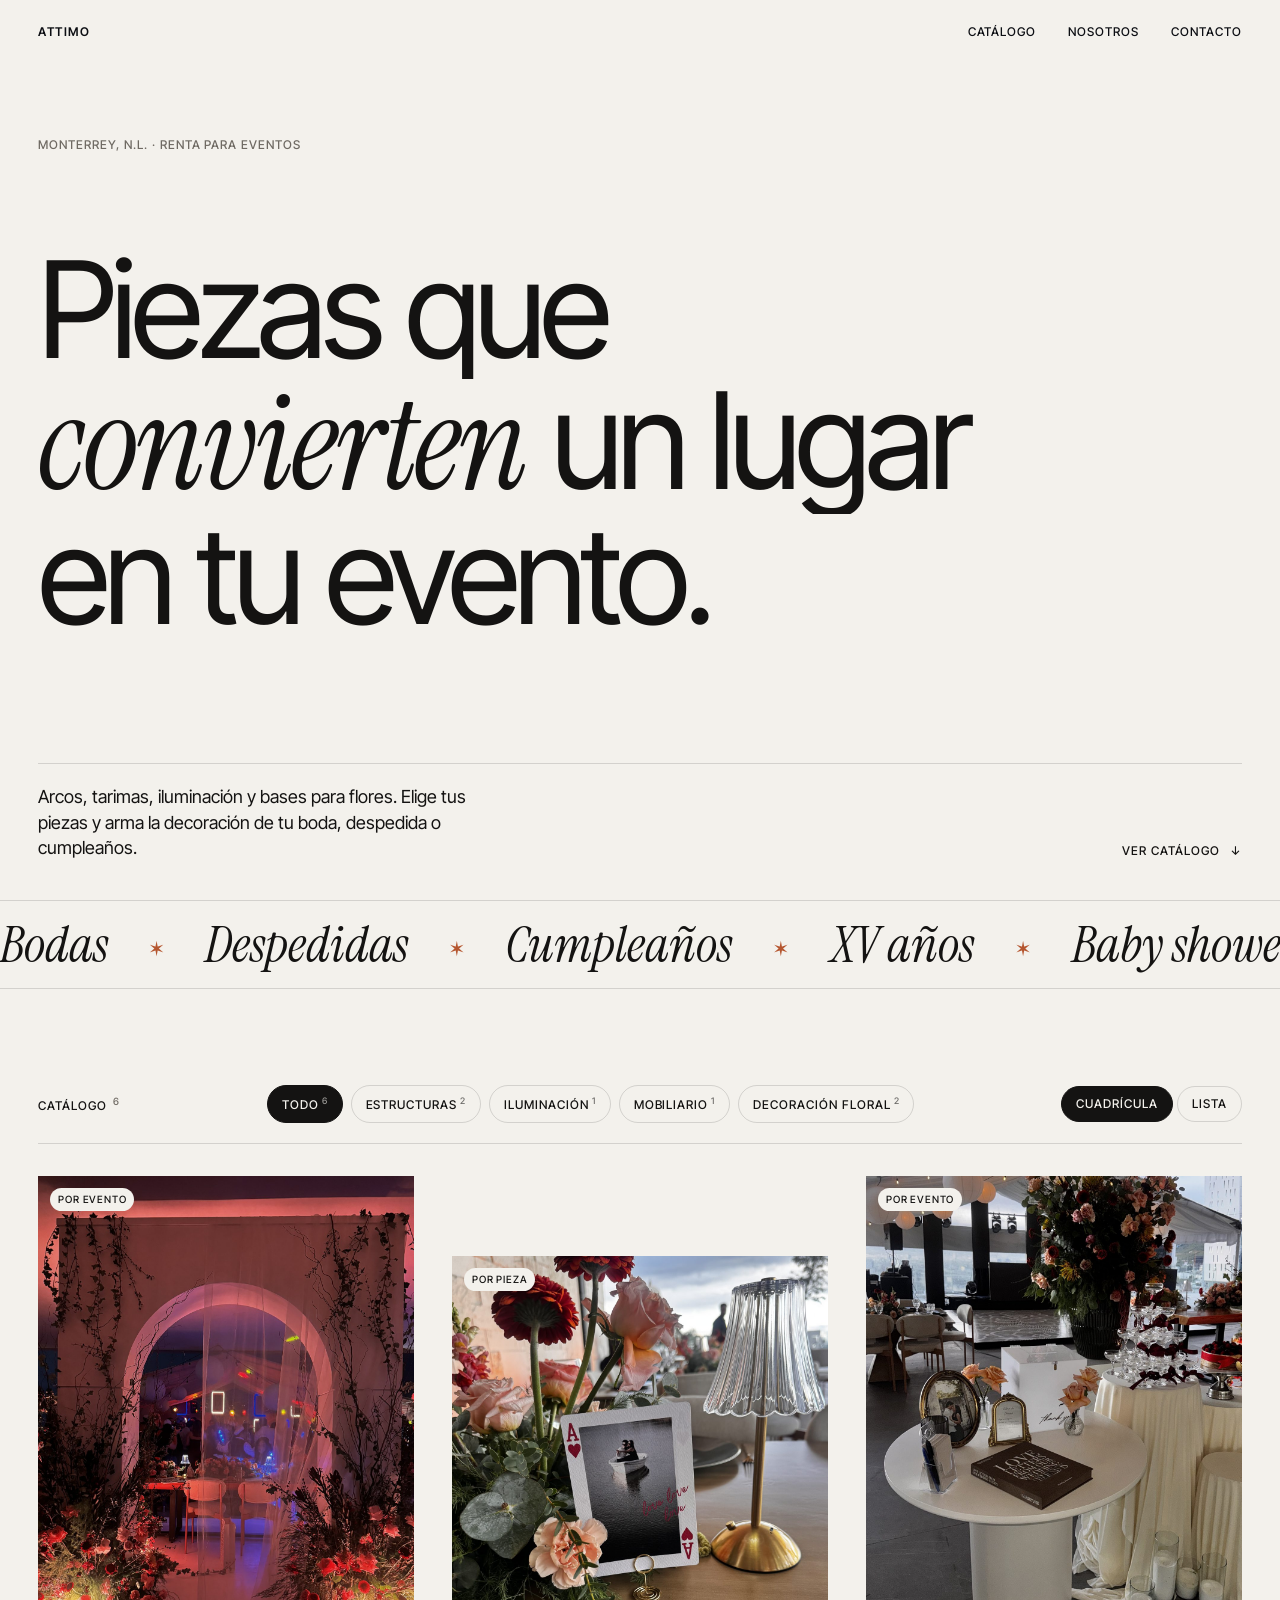
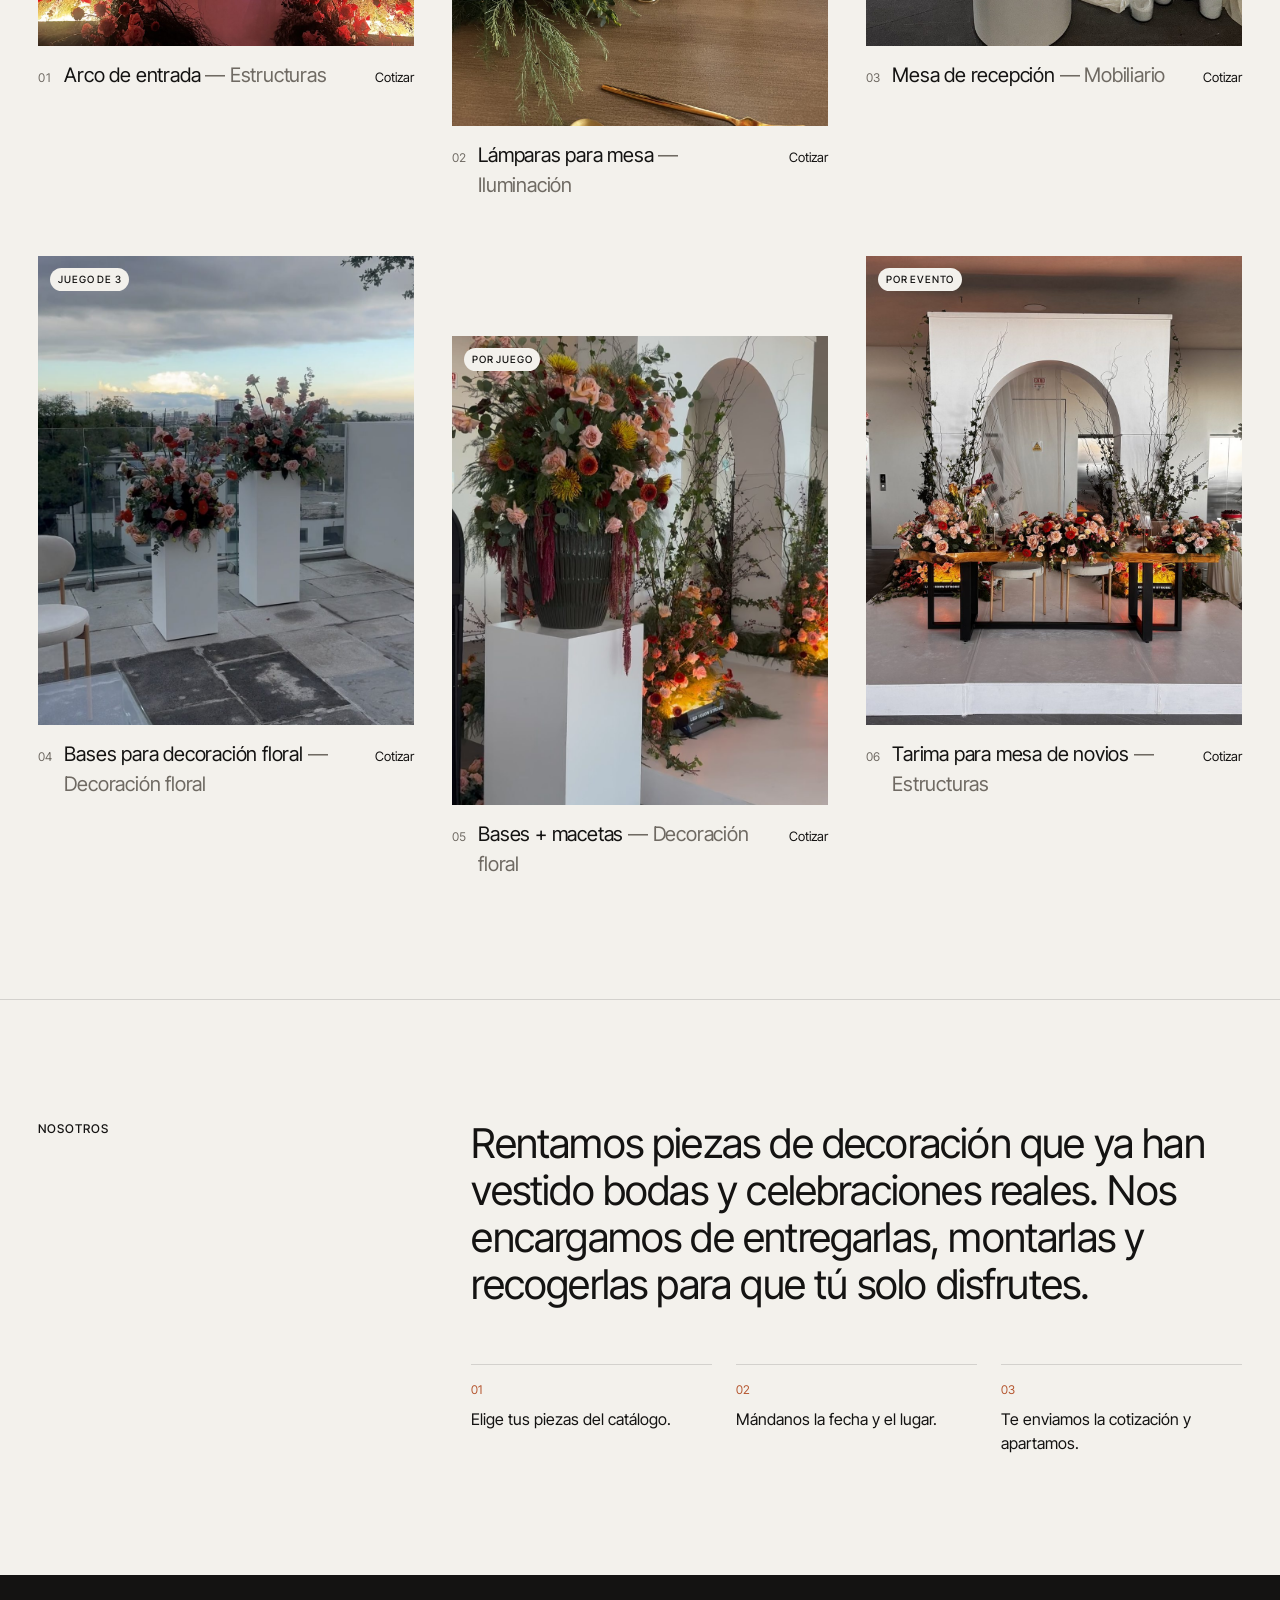
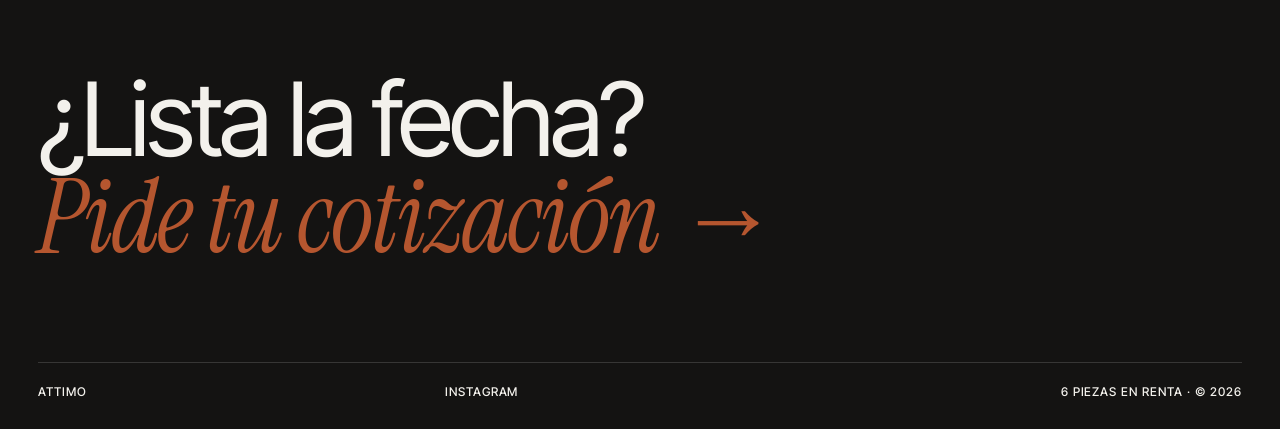
==== index.html @ fe489245 "Add files via upload" ====
<!doctype html>
<html lang="es">
<head>
  <meta charset="utf-8">
  <meta name="viewport" content="width=device-width, initial-scale=1">
  <title>Attimo Decor · Renta para eventos</title>
  <meta name="description" content="Renta de mobiliario y decoración para bodas, despedidas y cumpleaños.">
  <link rel="preconnect" href="https://fonts.googleapis.com">
  <link rel="preconnect" href="https://fonts.gstatic.com" crossorigin>
  <link href="https://fonts.googleapis.com/css2?family=Inter+Tight:wght@300;400;500;600&family=Instrument+Serif:ital@0;1&display=swap" rel="stylesheet">
  <link rel="stylesheet" href="css/styles.css">
</head>
<body class="page-home">
  <div class="curtain" aria-hidden="true"></div>

  <header class="site-header">
    <a href="index.html" class="brand" data-negocio="nombre">Attimo</a>
    <nav class="nav-inline" aria-label="Principal">
      <a href="#catalogo">Catálogo</a>
      <a href="#nosotros">Nosotros</a>
      <a href="#contacto">Contacto</a>
    </nav>
    <button class="menu-toggle" aria-expanded="false" aria-controls="menu">Menú</button>
  </header>

  <div class="menu-overlay" id="menu" hidden>
    <button class="menu-close">× Cerrar</button>
    <ol class="menu-list" data-menu-list></ol>
    <p class="menu-foot" data-negocio="lema"></p>
  </div>

  <main>
    <section class="hero">
      <p class="eyebrow reveal"><span data-negocio="ciudad"></span> · Renta para eventos</p>
      <h1 class="hero-title">
        <span class="line"><span>Piezas que</span></span>
        <span class="line"><span><em>convierten</em> un lugar</span></span>
        <span class="line"><span>en tu evento.</span></span>
      </h1>
      <div class="hero-foot reveal">
        <p class="hero-lede">Arcos, tarimas, iluminación y bases para flores. Elige tus piezas y arma la decoración de tu boda, despedida o cumpleaños.</p>
        <a href="#catalogo" class="scroll-cue">Ver catálogo <span aria-hidden="true">↓</span></a>
      </div>
    </section>

    <div class="marquee" aria-hidden="true"><div class="marquee-track" data-marquee></div></div>

    <section class="catalog" id="catalogo">
      <div class="catalog-bar">
        <h2 class="section-label">Catálogo <sup data-total></sup></h2>
        <div class="filters" role="toolbar" aria-label="Filtrar por categoría" data-filters></div>
        <div class="view-toggle" role="group" aria-label="Vista">
          <button class="is-active" data-view="grid" aria-pressed="true">Cuadrícula</button>
          <button data-view="list" aria-pressed="false">Lista</button>
        </div>
      </div>

      <ul class="works is-grid" data-works></ul>
      <div class="hover-preview" aria-hidden="true"><img alt=""></div>
    </section>

    <section class="about" id="nosotros">
      <p class="section-label reveal">Nosotros</p>
      <p class="about-text reveal">Rentamos piezas de decoración que ya han vestido bodas y celebraciones reales. Nos encargamos de entregarlas, montarlas y recogerlas para que tú solo disfrutes.</p>
      <ol class="steps">
        <li class="reveal"><span>01</span>Elige tus piezas del catálogo.</li>
        <li class="reveal"><span>02</span>Mándanos la fecha y el lugar.</li>
        <li class="reveal"><span>03</span>Te enviamos la cotización y apartamos.</li>
      </ol>
    </section>
  </main>

  <footer class="site-footer" id="contacto">
    <p class="footer-cta reveal">¿Lista la fecha? <a data-cta href="#">Pide tu cotización <span aria-hidden="true">→</span></a></p>
    <div class="footer-grid">
      <p data-negocio="nombre"></p>
      <p data-contacto></p>
      <p><span data-total-text></span> piezas en renta · © <span data-year></span></p>
    </div>
  </footer>

  <script src="js/productos.js"></script>
  <script src="js/main.js"></script>
</body>
</html>
---- css/styles.css ----
/* ════════════════════════════════════════════════════════════════
   styles.css — Catálogo de renta para eventos
   Estilo editorial minimalista: tipografía grotesca grande,
   mayúsculas pequeñas para etiquetas, mucho blanco, fotos protagonistas.
   ════════════════════════════════════════════════════════════════ */

:root {
  --bg: #f3f1ec;
  --ink: #141312;
  --muted: #6f6a63;
  --line: rgba(20, 19, 18, .14);
  --accent: #b5562f;           /* terracota, tomado de las flores de las fotos */
  --card: #e8e4dc;

  --f-sans: "Inter Tight", system-ui, -apple-system, "Segoe UI", sans-serif;
  --f-serif: "Instrument Serif", Georgia, serif;

  --gutter: clamp(16px, 3vw, 40px);
  --ease: cubic-bezier(.22, .8, .2, 1);
  --header-h: 64px;
}

*, *::before, *::after { box-sizing: border-box; }
html { scroll-behavior: smooth; }
body {
  margin: 0;
  background: var(--bg);
  color: var(--ink);
  font-family: var(--f-sans);
  font-size: 16px;
  line-height: 1.5;
  -webkit-font-smoothing: antialiased;
  overflow-x: hidden;
}
img { display: block; max-width: 100%; }
a { color: inherit; text-decoration: none; }
button { font: inherit; color: inherit; background: none; border: 0; cursor: pointer; padding: 0; }
em { font-family: var(--f-serif); font-style: italic; font-weight: 400; }
::selection { background: var(--ink); color: var(--bg); }

/* ── Etiquetas pequeñas en mayúsculas ─────────────────────────── */
.eyebrow, .section-label, .nav-inline a, .menu-toggle, .brand,
.filters button, .view-toggle button, .scroll-cue, .back-link,
.price-label, .spec-list dt, .product-nav small, .menu-close, .site-footer {
  font-size: 12px;
  letter-spacing: .08em;
  text-transform: uppercase;
  font-weight: 500;
}

/* ── Cortina de transición entre páginas ──────────────────────── */
.curtain {
  position: fixed; inset: 0; z-index: 100;
  background: var(--ink);
  transform: scaleY(1); transform-origin: top;
  transition: transform .8s var(--ease);
  pointer-events: none;
}
body.is-ready .curtain { transform: scaleY(0); }
body.is-leaving .curtain { transform: scaleY(1); transform-origin: bottom; transition-duration: .5s; }

/* ── Header ───────────────────────────────────────────────────── */
.site-header {
  position: fixed; top: 0; left: 0; right: 0; z-index: 40;
  height: var(--header-h);
  display: flex; align-items: center; justify-content: space-between;
  padding: 0 var(--gutter);
  mix-blend-mode: difference;
  color: #fff;
}
.brand { font-weight: 600; letter-spacing: .12em; }
.nav-inline { display: flex; gap: 32px; }
.nav-inline a, .menu-toggle { position: relative; }
.nav-inline a::after, .menu-toggle::after {
  content: ""; position: absolute; left: 0; right: 0; bottom: -3px; height: 1px;
  background: currentColor; transform: scaleX(0); transform-origin: right;
  transition: transform .4s var(--ease);
}
.nav-inline a:hover::after, .menu-toggle:hover::after { transform: scaleX(1); transform-origin: left; }
.menu-toggle { display: none; }

/* ── Menú pantalla completa ───────────────────────────────────── */
.menu-overlay {
  position: fixed; inset: 0; z-index: 60;
  background: var(--ink); color: var(--bg);
  padding: calc(var(--header-h) + 24px) var(--gutter) var(--gutter);
  display: flex; flex-direction: column; justify-content: space-between;
  clip-path: inset(0 0 100% 0);
  transition: clip-path .7s var(--ease);
}
.menu-overlay[hidden] { display: flex; visibility: hidden; }
.menu-overlay.is-open { clip-path: inset(0 0 0 0); visibility: visible; }
.menu-close { position: absolute; top: 22px; right: var(--gutter); }
.menu-list { list-style: none; margin: 0; padding: 0; counter-reset: m; }
.menu-list li { overflow: hidden; border-bottom: 1px solid rgba(255,255,255,.12); }
.menu-list a {
  display: flex; align-items: baseline; gap: 16px;
  padding: 10px 0;
  font-size: clamp(32px, 7vw, 76px); line-height: 1.05; letter-spacing: -.03em;
  transform: translateY(110%); transition: transform .7s var(--ease), color .3s;
}
.menu-list a small { font-size: 12px; letter-spacing: .08em; color: rgba(255,255,255,.5); }
.menu-overlay.is-open .menu-list a { transform: none; }
.menu-list li:nth-child(2) a { transition-delay: .05s; }
.menu-list li:nth-child(3) a { transition-delay: .1s; }
.menu-list li:nth-child(4) a { transition-delay: .15s; }
.menu-list li:nth-child(5) a { transition-delay: .2s; }
.menu-list li:nth-child(6) a { transition-delay: .25s; }
.menu-list li:nth-child(7) a { transition-delay: .3s; }
.menu-list a:hover { color: var(--accent); }
.menu-foot { margin: 0; font-size: 12px; letter-spacing: .08em; text-transform: uppercase; color: rgba(255,255,255,.5); }

/* ── Hero ─────────────────────────────────────────────────────── */
.hero {
  min-height: 100svh;
  padding: calc(var(--header-h) + 8vh) var(--gutter) 40px;
  display: flex; flex-direction: column; justify-content: space-between;
}
.eyebrow { margin: 0 0 24px; color: var(--muted); }
.hero-title, .product-title {
  margin: 0;
  font-weight: 400;
  font-size: clamp(48px, 10.5vw, 168px);
  line-height: .92;
  letter-spacing: -.045em;
}
.hero-title em, .product-title em { letter-spacing: -.02em; }
.line { display: block; overflow: hidden; padding-bottom: .06em; }
.line > span { display: inline-block; transform: translateY(105%); transition: transform 1.1s var(--ease); }
body.is-ready .line > span { transform: none; }
.line:nth-child(2) > span { transition-delay: .08s; }
.line:nth-child(3) > span { transition-delay: .16s; }
.hero-foot {
  display: flex; justify-content: space-between; align-items: flex-end; gap: 32px;
  margin-top: 48px; padding-top: 20px; border-top: 1px solid var(--line);
}
.hero-lede { margin: 0; max-width: 440px; font-size: 18px; line-height: 1.4; }
.scroll-cue { display: inline-flex; gap: 10px; white-space: nowrap; }
.scroll-cue span { display: inline-block; animation: bob 1.8s var(--ease) infinite; }
@keyframes bob { 50% { transform: translateY(5px); } }

/* ── Marquee de tipos de evento ───────────────────────────────── */
.marquee { overflow: hidden; border-block: 1px solid var(--line); padding: 18px 0; }
.marquee-track { display: flex; width: max-content; animation: marquee 32s linear infinite; }
.marquee-track span {
  font-family: var(--f-serif); font-style: italic;
  font-size: clamp(28px, 4vw, 52px); line-height: 1; padding-right: 40px; white-space: nowrap;
}
.marquee-track span::after { content: "✶"; font-family: var(--f-sans); font-style: normal; font-size: .4em; vertical-align: middle; padding-left: 40px; color: var(--accent); }
@keyframes marquee { to { transform: translateX(-50%); } }

/* ── Barra del catálogo: filtros + vista ──────────────────────── */
.catalog { padding: 96px var(--gutter) 120px; position: relative; }
.catalog-bar {
  display: grid; grid-template-columns: auto 1fr auto; align-items: center; gap: 24px;
  padding-bottom: 20px; margin-bottom: 32px; border-bottom: 1px solid var(--line);
}
.section-label { margin: 0; }
.section-label sup { font-size: 10px; color: var(--muted); margin-left: 2px; }
.filters { display: flex; flex-wrap: wrap; gap: 8px; justify-content: center; }
.filters button, .view-toggle button {
  padding: 8px 14px; border: 1px solid var(--line); border-radius: 999px;
  transition: background .3s, color .3s, border-color .3s;
}
.filters button sup { font-size: 9px; margin-left: 3px; opacity: .6; }
.filters button:hover, .view-toggle button:hover { border-color: var(--ink); }
.filters button.is-active, .view-toggle button.is-active { background: var(--ink); color: var(--bg); border-color: var(--ink); }
.view-toggle { display: flex; gap: 4px; }

/* ── Productos: vista cuadrícula ──────────────────────────────── */
.works { list-style: none; margin: 0; padding: 0; }
.works.is-grid {
  display: grid; grid-template-columns: repeat(3, 1fr);
  gap: 56px var(--gutter);
}
.work { transition: opacity .5s var(--ease), transform .5s var(--ease); }
.work.is-hidden { display: none; }
.work a { display: block; }
.work-media {
  position: relative; overflow: hidden; background: var(--card);
  aspect-ratio: 4 / 5;
}
.work-media img {
  width: 100%; height: 100%; object-fit: cover;
  transform: scale(1.08); transition: transform 1.2s var(--ease), opacity .6s;
}
.work-media img + img { position: absolute; inset: 0; opacity: 0; }
.work a:hover .work-media img { transform: scale(1); }
.work a:hover .work-media img + img { opacity: 1; }
.work-media .tag {
  position: absolute; left: 12px; top: 12px; z-index: 2;
  background: var(--bg); padding: 4px 8px; border-radius: 999px;
  font-size: 10px; letter-spacing: .08em; text-transform: uppercase; font-weight: 500;
}
.work-meta {
  display: flex; justify-content: space-between; align-items: baseline; gap: 12px;
  padding-top: 14px;
}
.work-num { font-size: 12px; color: var(--muted); font-variant-numeric: tabular-nums; }
.work-title { margin: 0; font-size: 20px; font-weight: 400; letter-spacing: -.01em; flex: 1; }
.work-title .cat { color: var(--muted); }
.work-price { font-size: 13px; white-space: nowrap; }
.work-arrow { display: none; }

/* Escalonado: columnas desfasadas como revista */
.works.is-grid .work:nth-child(3n+2) { margin-top: 80px; }

/* ── Productos: vista lista ───────────────────────────────────── */
.works.is-list { margin-top: -33px; }
.works.is-list .work { border-bottom: 1px solid var(--line); }
.works.is-list .work-media { display: none; }
.works.is-list .work-meta { padding: 22px 0; align-items: center; transition: padding .4s var(--ease); }
.works.is-list .work-title { font-size: clamp(24px, 3.4vw, 48px); letter-spacing: -.03em; line-height: 1.05; }
.works.is-list .work-arrow { display: inline-block; transition: transform .4s var(--ease); }
.works.is-list .work a:hover .work-meta { padding-left: 16px; }
.works.is-list .work a:hover .work-arrow { transform: translateX(6px); }
.works.is-list:hover .work a { opacity: .35; transition: opacity .3s; }
.works.is-list:hover .work a:hover { opacity: 1; }

/* Imagen flotante que sigue al cursor en la vista lista */
.hover-preview {
  position: fixed; left: 0; top: 0; z-index: 30;
  width: 280px; aspect-ratio: 4 / 5; pointer-events: none;
  opacity: 0; transform: translate(-50%, -50%) scale(.85);
  transition: opacity .3s, transform .4s var(--ease);
  overflow: hidden;
}
.hover-preview img { width: 100%; height: 100%; object-fit: cover; }
.hover-preview.is-visible { opacity: 1; transform: translate(-50%, -50%) scale(1); }

/* ── Nosotros ─────────────────────────────────────────────────── */
.about { padding: 120px var(--gutter); border-top: 1px solid var(--line); display: grid; grid-template-columns: 1fr 2fr; gap: 24px 48px; }
.about-text { margin: 0; font-size: clamp(26px, 3.2vw, 44px); line-height: 1.15; letter-spacing: -.02em; }
.steps { grid-column: 2; list-style: none; margin: 32px 0 0; padding: 0; display: grid; grid-template-columns: repeat(3, 1fr); gap: 24px; }
.steps li { border-top: 1px solid var(--line); padding-top: 16px; font-size: 16px; }
.steps span { display: block; font-size: 12px; color: var(--accent); margin-bottom: 8px; }

/* ── Footer ───────────────────────────────────────────────────── */
.site-footer { background: var(--ink); color: var(--bg); padding: 96px var(--gutter) 28px; }
.footer-cta {
  margin: 0 0 96px; text-transform: none; letter-spacing: -.04em; font-weight: 400;
  font-size: clamp(40px, 8vw, 128px); line-height: .95;
}
.footer-cta a { display: block; font-family: var(--f-serif); font-style: italic; letter-spacing: -.02em; color: var(--accent); transition: color .3s; }
.footer-cta a:hover { color: var(--bg); }
.footer-grid { display: grid; grid-template-columns: repeat(3, 1fr); gap: 16px; border-top: 1px solid rgba(255,255,255,.15); padding-top: 20px; }
.footer-grid p { margin: 0; }
.footer-grid p:last-child { text-align: right; }
.footer-grid a:hover { color: var(--accent); }

/* ── Página de producto ───────────────────────────────────────── */
.product { padding: calc(var(--header-h) + 32px) var(--gutter) 96px; }
.back-link { display: inline-block; margin-bottom: 8vh; color: var(--muted); transition: color .3s; }
.back-link:hover { color: var(--ink); }
.product-title { font-size: clamp(44px, 9vw, 140px); }
.product-lede { margin: 24px 0 0; max-width: 560px; font-size: 20px; line-height: 1.35; }
.product-body { display: grid; grid-template-columns: 1.4fr 1fr; gap: 48px var(--gutter); margin-top: 64px; align-items: start; }

.gallery-main { overflow: hidden; background: var(--card); aspect-ratio: 4 / 5; }
.gallery-main img { width: 100%; height: 100%; object-fit: cover; transition: opacity .5s, transform 1.2s var(--ease); }
.gallery-main img.is-swapping { opacity: 0; transform: scale(1.04); }
.gallery-thumbs { display: flex; gap: 10px; margin-top: 10px; flex-wrap: wrap; }
.gallery-thumbs button { width: 76px; aspect-ratio: 4 / 5; overflow: hidden; opacity: .45; transition: opacity .3s; outline-offset: 2px; }
.gallery-thumbs button img { width: 100%; height: 100%; object-fit: cover; }
.gallery-thumbs button.is-active, .gallery-thumbs button:hover { opacity: 1; }

.specs { position: sticky; top: calc(var(--header-h) + 16px); }
.price { display: grid; gap: 4px; padding-bottom: 24px; border-bottom: 1px solid var(--ink); }
.price-label { color: var(--muted); }
.price-value { font-size: clamp(40px, 5vw, 64px); line-height: 1; letter-spacing: -.04em; }
.price-unit { color: var(--muted); font-size: 14px; }
.spec-list { margin: 0; }
.spec-list > div { display: grid; grid-template-columns: 120px 1fr; gap: 16px; padding: 14px 0; border-bottom: 1px solid var(--line); }
.spec-list dt { color: var(--muted); padding-top: 3px; }
.spec-list dd { margin: 0; }
.spec-list .pending { color: var(--muted); font-style: italic; }
.product-desc { margin: 24px 0 32px; color: #3b3834; }
.btn {
  display: flex; justify-content: space-between; align-items: center;
  padding: 18px 22px; background: var(--ink); color: var(--bg);
  font-size: 13px; letter-spacing: .08em; text-transform: uppercase; font-weight: 500;
  transition: background .3s;
}
.btn span { transition: transform .4s var(--ease); }
.btn:hover { background: var(--accent); }
.btn:hover span { transform: translateX(6px); }

.product-nav { display: grid; grid-template-columns: 1fr 1fr; margin-top: 120px; border-top: 1px solid var(--line); }
.product-nav a { padding: 28px 0; display: grid; gap: 6px; }
.product-nav a + a { text-align: right; border-left: 1px solid var(--line); }
.product-nav small { color: var(--muted); }
.product-nav span { font-size: clamp(22px, 3vw, 40px); letter-spacing: -.03em; line-height: 1.05; transition: color .3s; }
.product-nav a:hover span { color: var(--accent); }

/* ── Aparición al hacer scroll ────────────────────────────────── */
.reveal { opacity: 0; transform: translateY(28px); transition: opacity 1s var(--ease), transform 1s var(--ease); }
.reveal.is-in { opacity: 1; transform: none; }

/* ── Responsivo ───────────────────────────────────────────────── */
@media (max-width: 960px) {
  .works.is-grid { grid-template-columns: repeat(2, 1fr); }
  .works.is-grid .work:nth-child(3n+2) { margin-top: 0; }
  .works.is-grid .work:nth-child(2n) { margin-top: 64px; }
  .catalog-bar { grid-template-columns: 1fr auto; }
  .filters { grid-column: 1 / -1; grid-row: 2; justify-content: flex-start; }
  .about { grid-template-columns: 1fr; }
  .steps { grid-column: 1; }
  .product-body { grid-template-columns: 1fr; }
  .specs { position: static; }
}
@media (max-width: 640px) {
  :root { --header-h: 56px; }
  .nav-inline { display: none; }
  .menu-toggle { display: block; }
  .hero-foot { flex-direction: column; align-items: flex-start; }
  .works.is-grid { grid-template-columns: 1fr; gap: 40px; }
  .works.is-grid .work:nth-child(2n) { margin-top: 0; }
  .filters { flex-wrap: nowrap; overflow-x: auto; margin-inline: calc(var(--gutter) * -1); padding-inline: var(--gutter); scrollbar-width: none; }
  .filters button { white-space: nowrap; }
  .steps { grid-template-columns: 1fr; }
  .footer-grid { grid-template-columns: 1fr; }
  .footer-grid p:last-child { text-align: left; }
  .spec-list > div { grid-template-columns: 100px 1fr; }
  .hover-preview { display: none; }
}

@media (prefers-reduced-motion: reduce) {
  *, *::before, *::after { animation: none !important; transition-duration: .01ms !important; }
  .line > span, .reveal { transform: none; opacity: 1; }
}
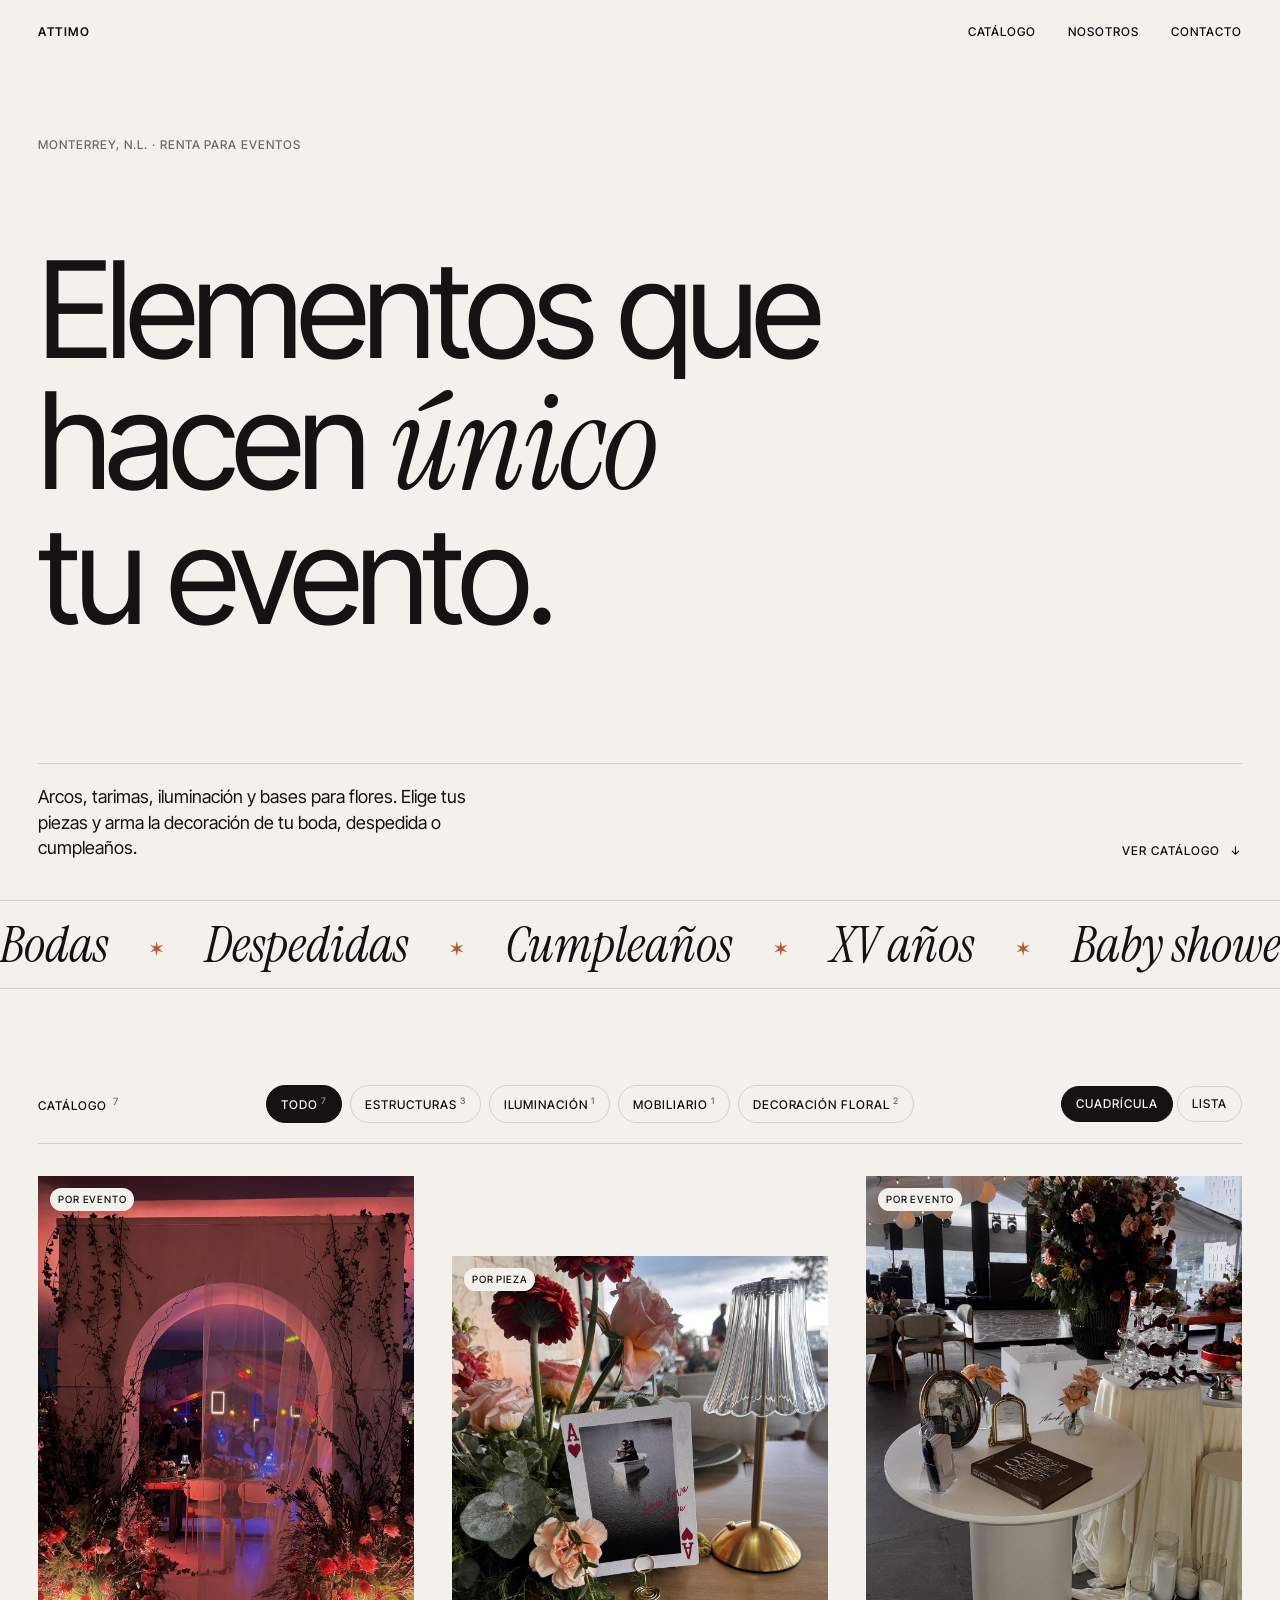
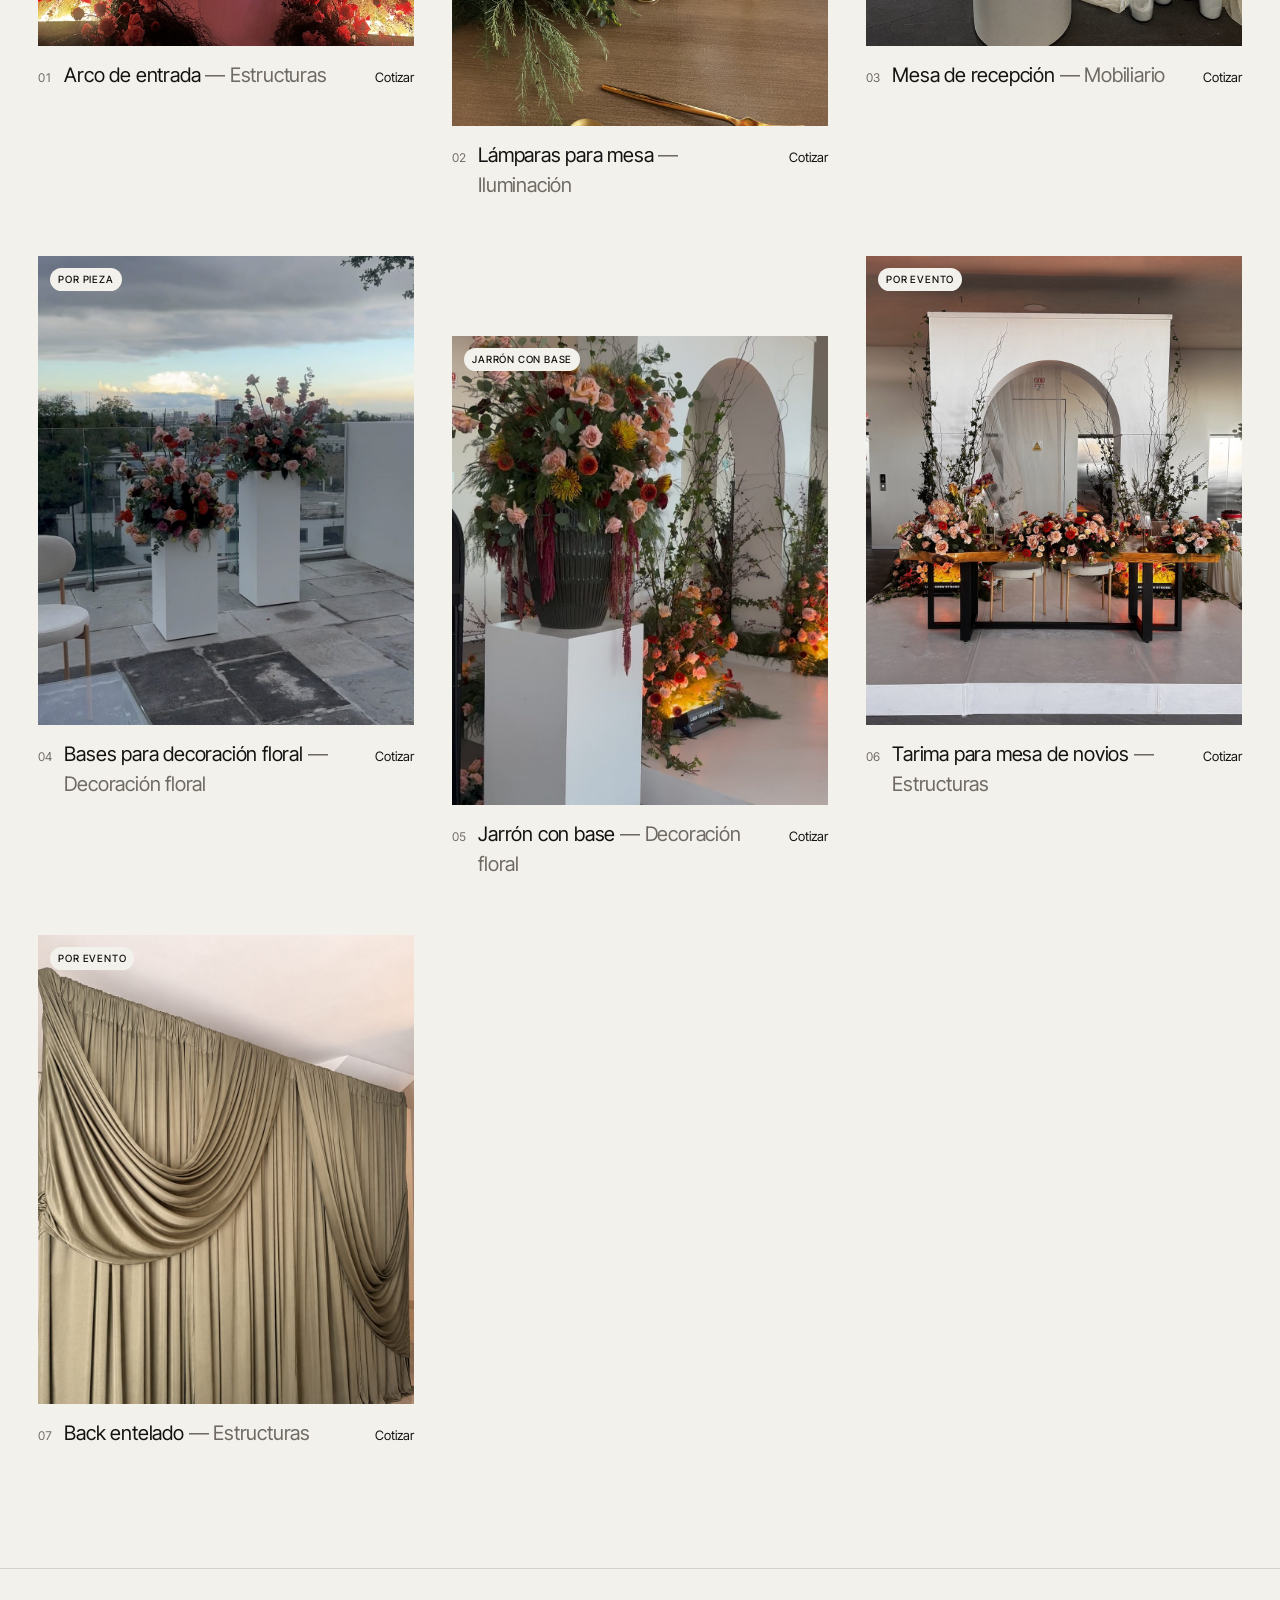
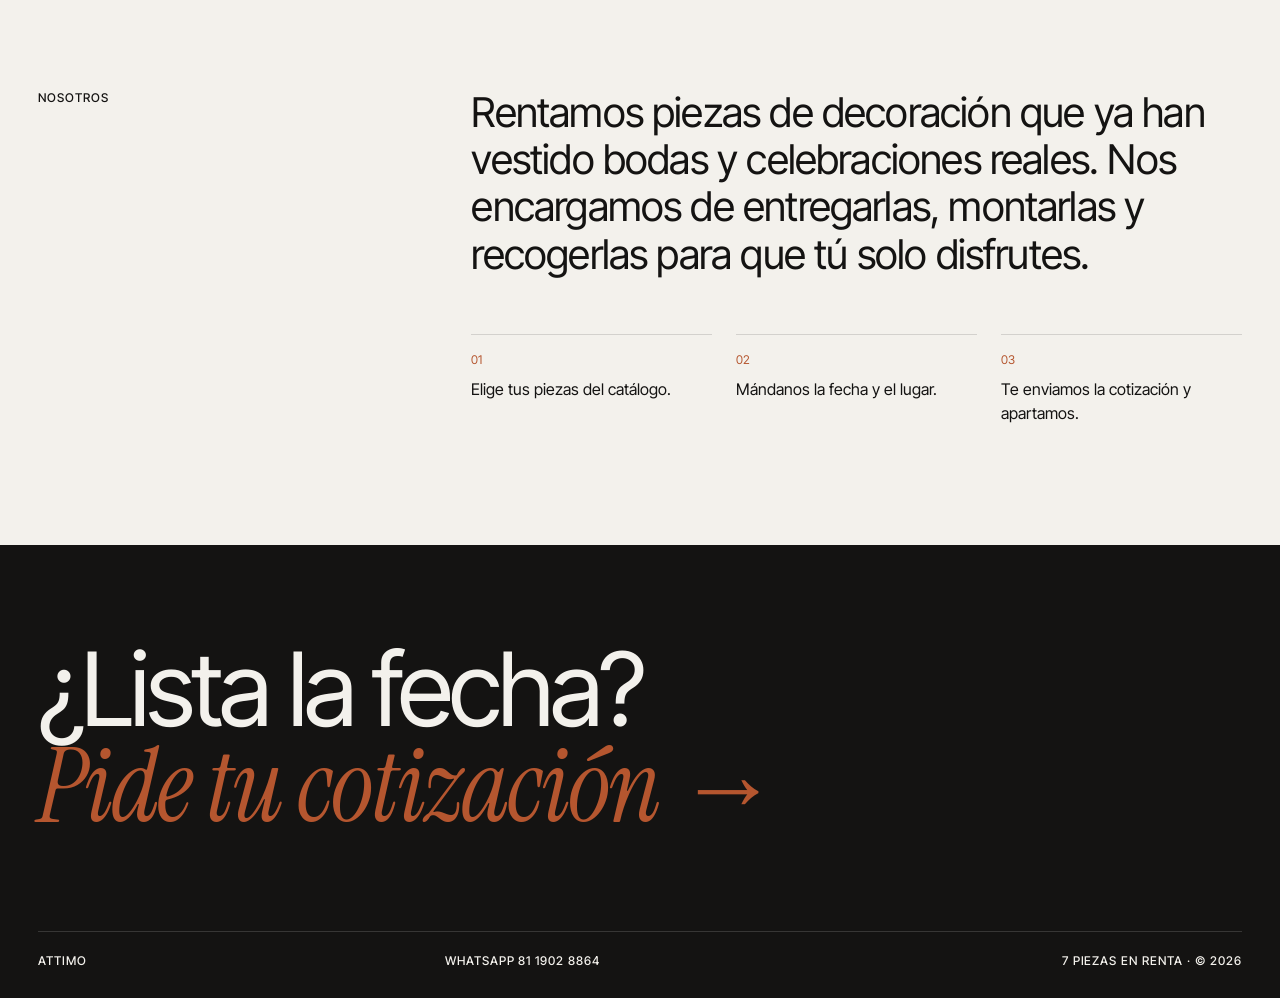
==== commit 17aefec7: "Nuevo título: Elementos que hacen único tu evento Co-Authored-By: Claude Opus 5.5 <noreply@anthropic" ====
--- a/index.html
+++ b/index.html
@@ -33,9 +33,9 @@
     <section class="hero">
       <p class="eyebrow reveal"><span data-negocio="ciudad"></span> · Renta para eventos</p>
       <h1 class="hero-title">
-        <span class="line"><span>Piezas que</span></span>
-        <span class="line"><span><em>convierten</em> un lugar</span></span>
-        <span class="line"><span>en tu evento.</span></span>
+        <span class="line"><span>Elementos que</span></span>
+        <span class="line"><span>hacen <em>único</em></span></span>
+        <span class="line"><span>tu evento.</span></span>
       </h1>
       <div class="hero-foot reveal">
         <p class="hero-lede">Arcos, tarimas, iluminación y bases para flores. Elige tus piezas y arma la decoración de tu boda, despedida o cumpleaños.</p>
--- a/css/styles.css
+++ b/css/styles.css
@@ -271,8 +271,10 @@
 .price-unit { color: var(--muted); font-size: 14px; }
 .spec-list { margin: 0; }
 .spec-list > div { display: grid; grid-template-columns: 120px 1fr; gap: 16px; padding: 14px 0; border-bottom: 1px solid var(--line); }
+.spec-list > div[hidden] { display: none; }
 .spec-list dt { color: var(--muted); padding-top: 3px; }
 .spec-list dd { margin: 0; }
+.spec-list dd em { font-family: var(--f-sans); font-style: italic; color: var(--muted); }
 .spec-list .pending { color: var(--muted); font-style: italic; }
 .product-desc { margin: 24px 0 32px; color: #3b3834; }
 .btn {
@@ -291,6 +293,15 @@
 .product-nav small { color: var(--muted); }
 .product-nav span { font-size: clamp(22px, 3vw, 40px); letter-spacing: -.03em; line-height: 1.05; transition: color .3s; }
 .product-nav a:hover span { color: var(--accent); }
+
+/* ── Teléfono bajo los botones de cotizar / sin foto ─────────── */
+.cta-phone { display: block; margin-top: 12px; font-size: 14px; letter-spacing: .02em; color: var(--muted); }
+.cta-phone a { color: var(--ink); text-decoration: underline; text-underline-offset: 3px; }
+.footer-cta .cta-phone { font-family: var(--f-sans); font-size: clamp(16px, 1.6vw, 20px); letter-spacing: 0; margin-top: 20px; color: rgba(255,255,255,.6); }
+.footer-cta .cta-phone a { display: inline; font-family: var(--f-sans); font-style: normal; letter-spacing: 0; color: var(--bg); }
+.no-photo { position: absolute; inset: 0; display: grid; place-items: center; background: var(--card); }
+.gallery-main { position: relative; }
+.no-photo span { font-family: var(--f-serif); font-style: italic; font-size: 26px; color: var(--muted); }
 
 /* ── Aparición al hacer scroll ────────────────────────────────── */
 .reveal { opacity: 0; transform: translateY(28px); transition: opacity 1s var(--ease), transform 1s var(--ease); }
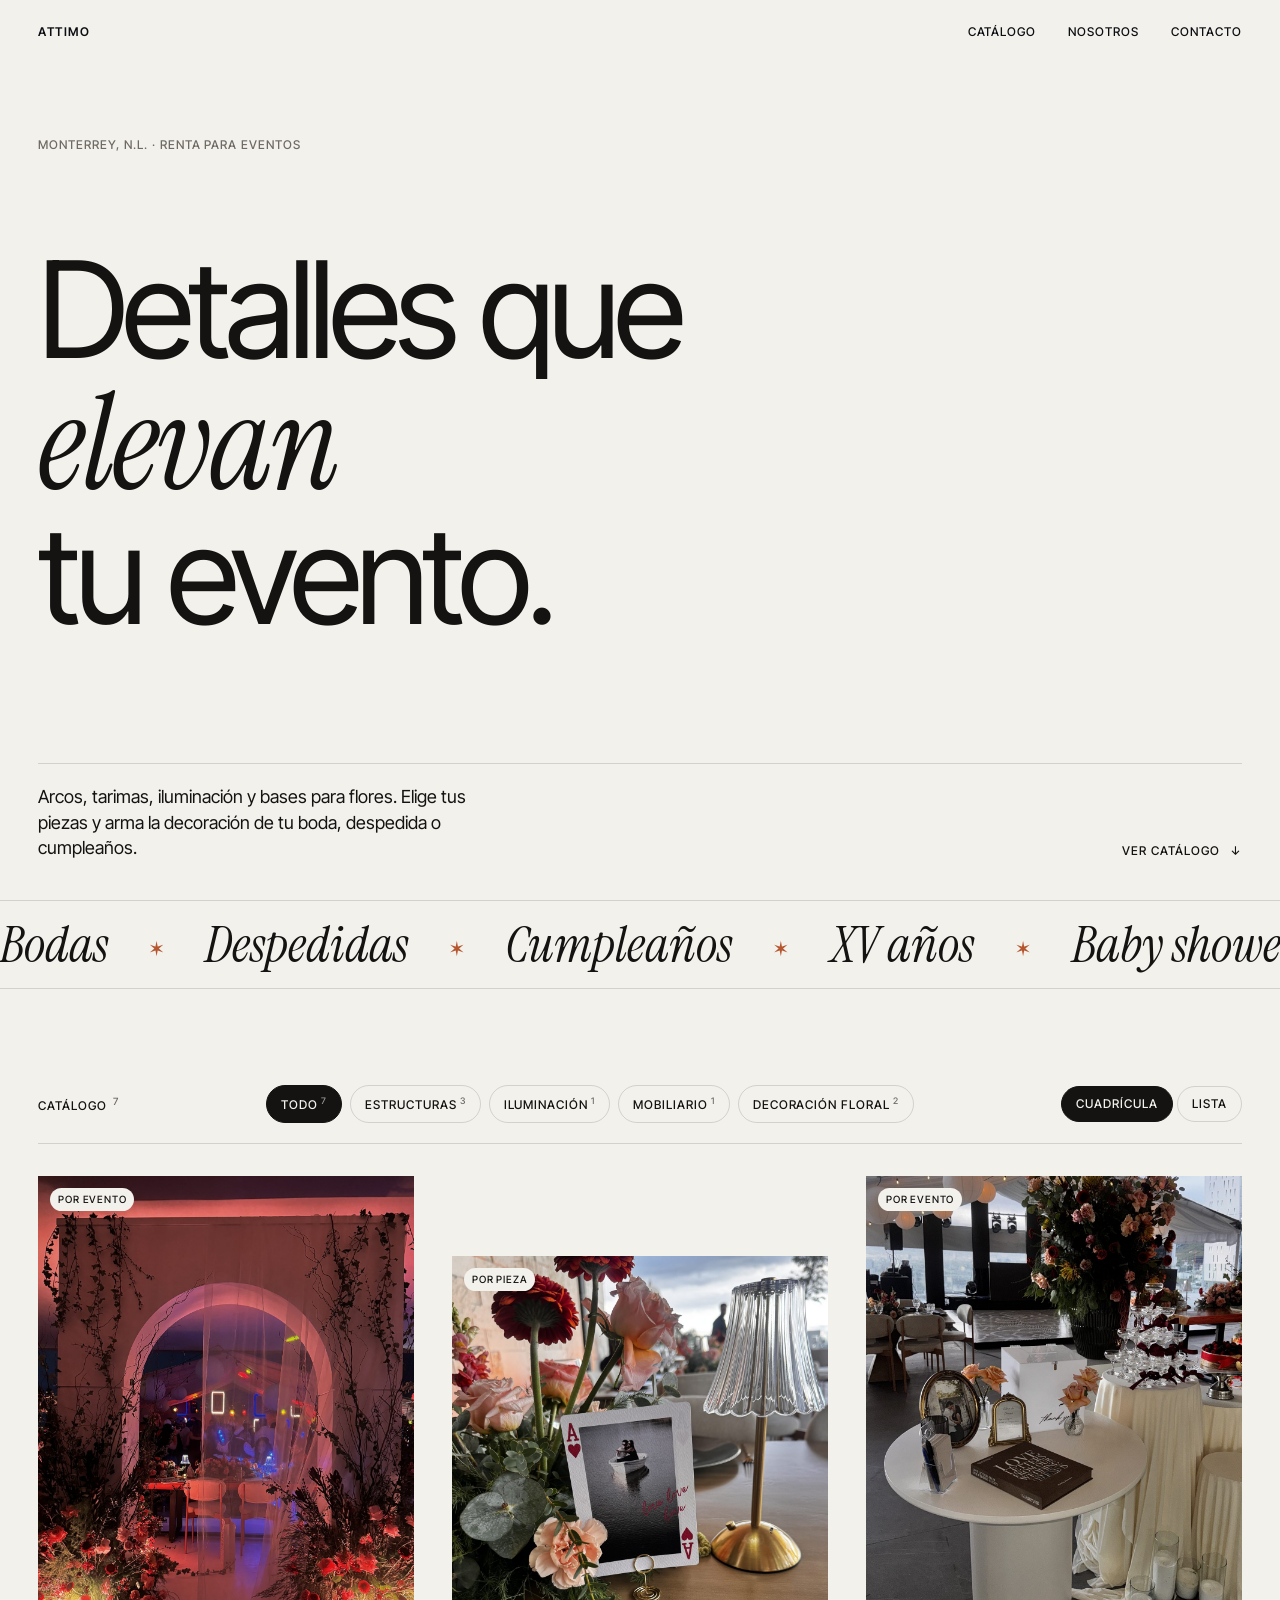
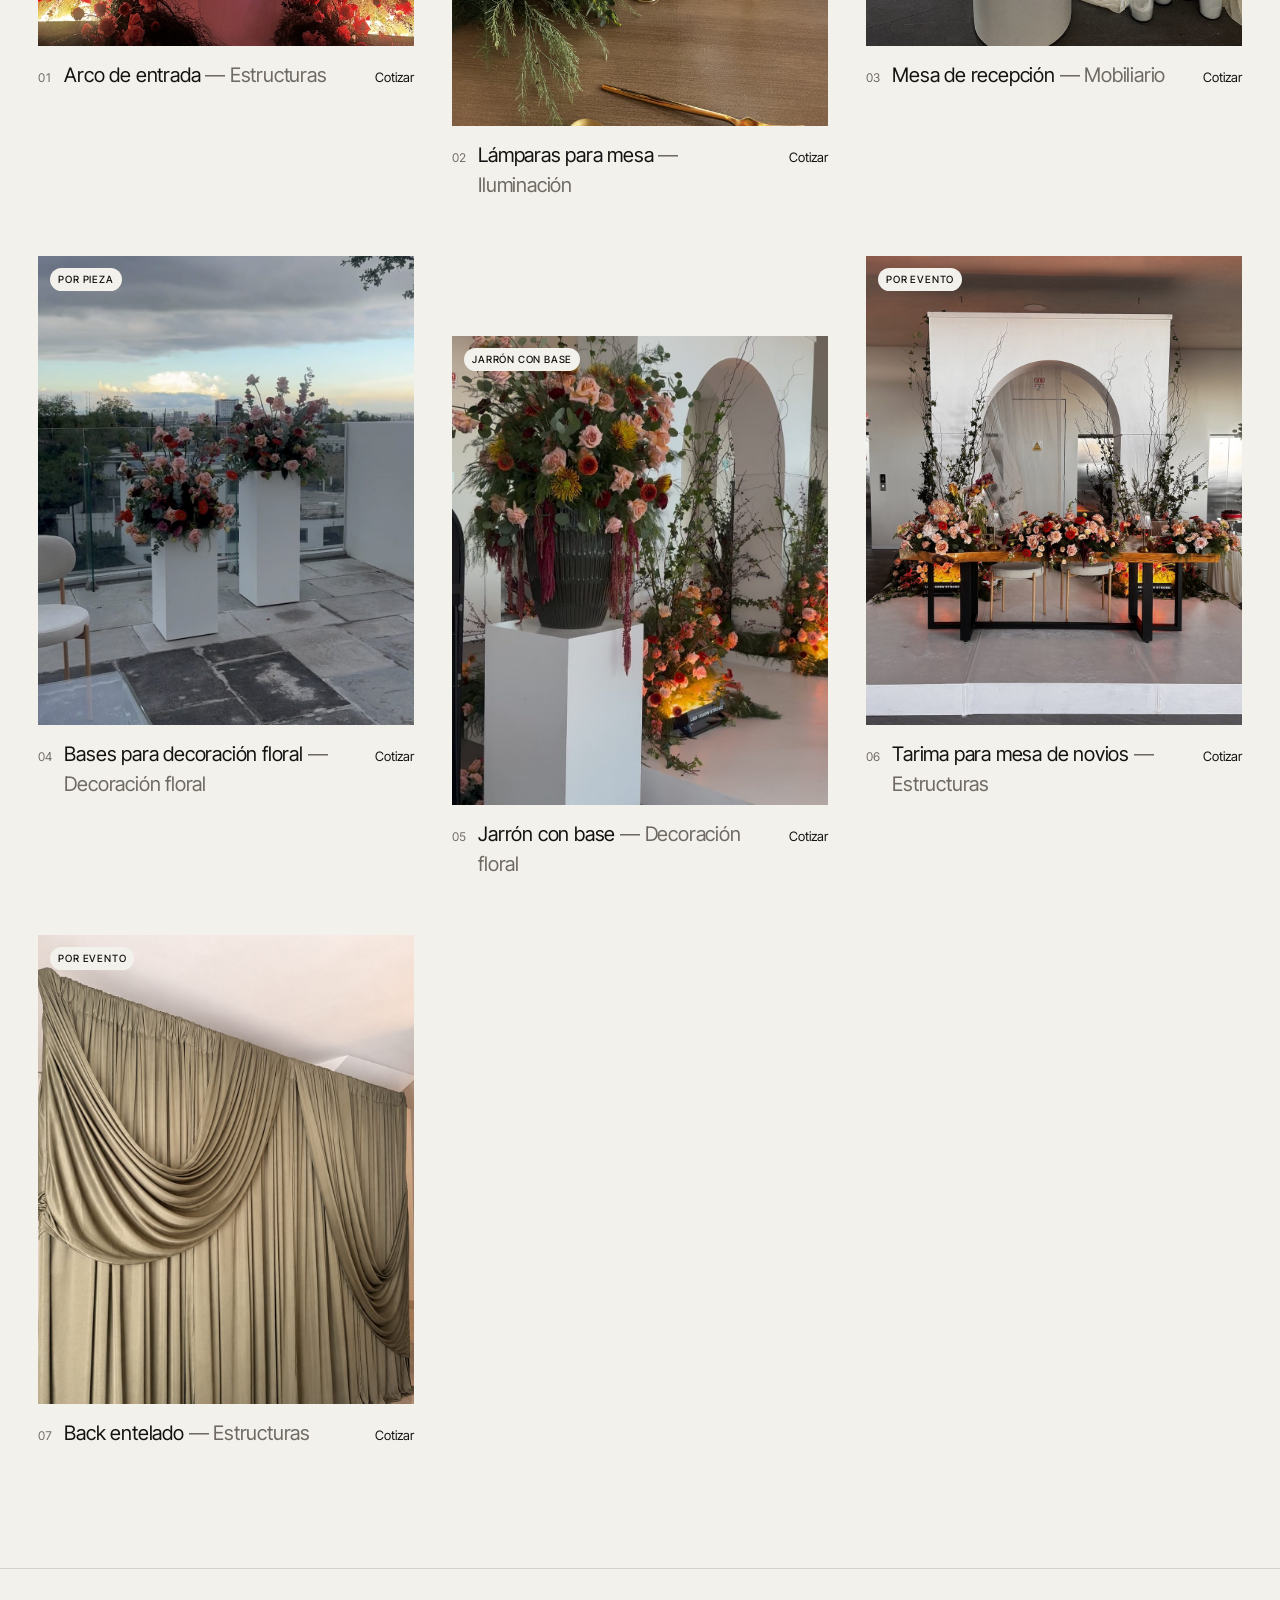
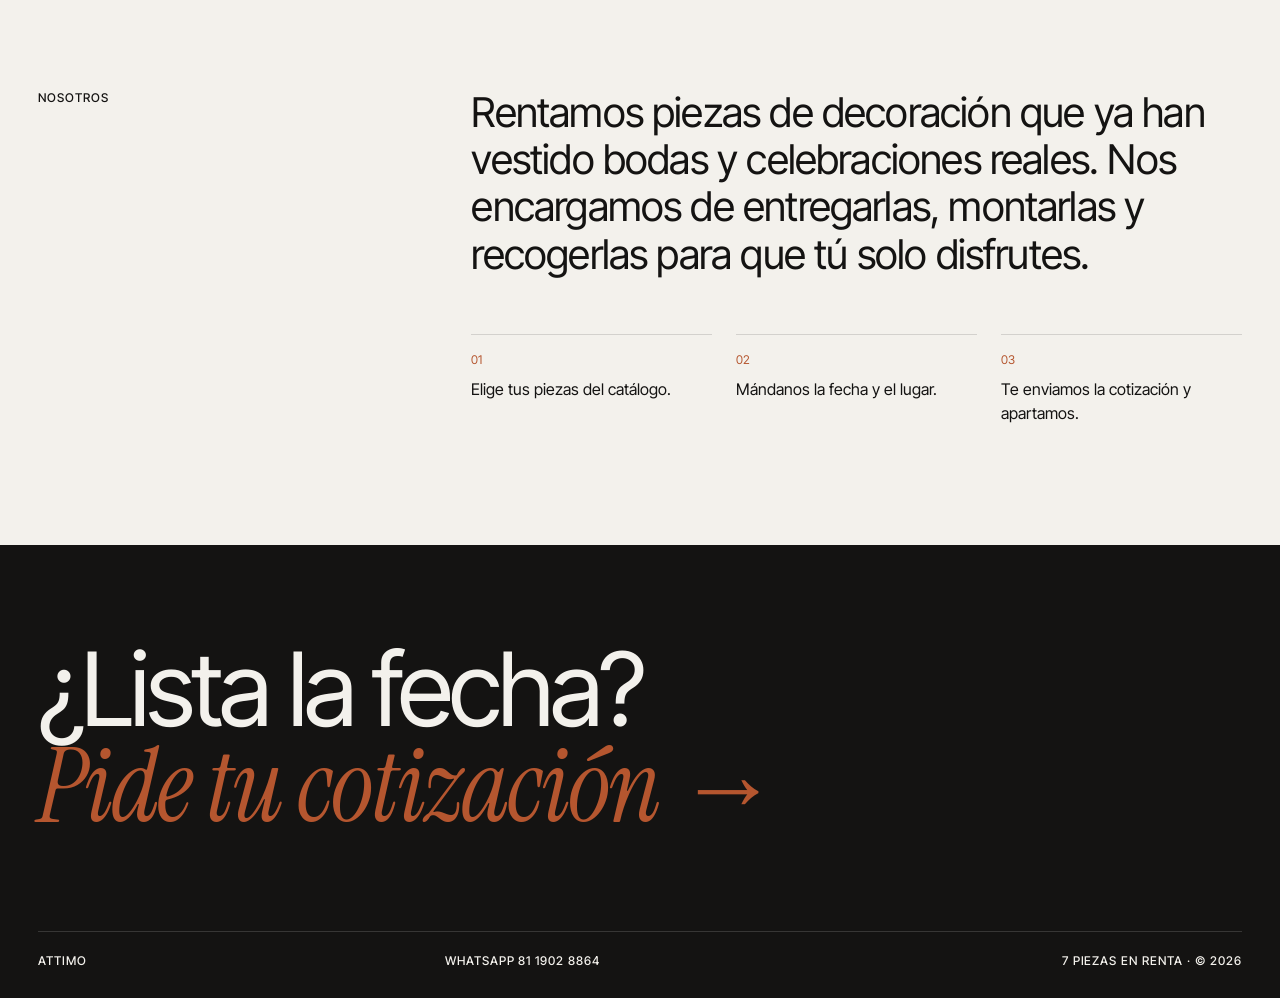
==== commit b78e179d: "Nuevo título: Detalles que elevan tu evento Co-Authored-By: Claude Opus 5.5 <noreply@anthropic.com>" ====
--- a/index.html
+++ b/index.html
@@ -33,8 +33,8 @@
     <section class="hero">
       <p class="eyebrow reveal"><span data-negocio="ciudad"></span> · Renta para eventos</p>
       <h1 class="hero-title">
-        <span class="line"><span>Elementos que</span></span>
-        <span class="line"><span>hacen <em>único</em></span></span>
+        <span class="line"><span>Detalles que</span></span>
+        <span class="line"><span><em>elevan</em></span></span>
         <span class="line"><span>tu evento.</span></span>
       </h1>
       <div class="hero-foot reveal">
--- a/css/styles.css
+++ b/css/styles.css
@@ -276,6 +276,7 @@
 .spec-list dd { margin: 0; }
 .spec-list dd em { font-family: var(--f-sans); font-style: italic; color: var(--muted); }
 .spec-list .pending { color: var(--muted); font-style: italic; }
+.product-note { margin: 14px 0 0; font-size: 14px; color: var(--muted); }
 .product-desc { margin: 24px 0 32px; color: #3b3834; }
 .btn {
   display: flex; justify-content: space-between; align-items: center;
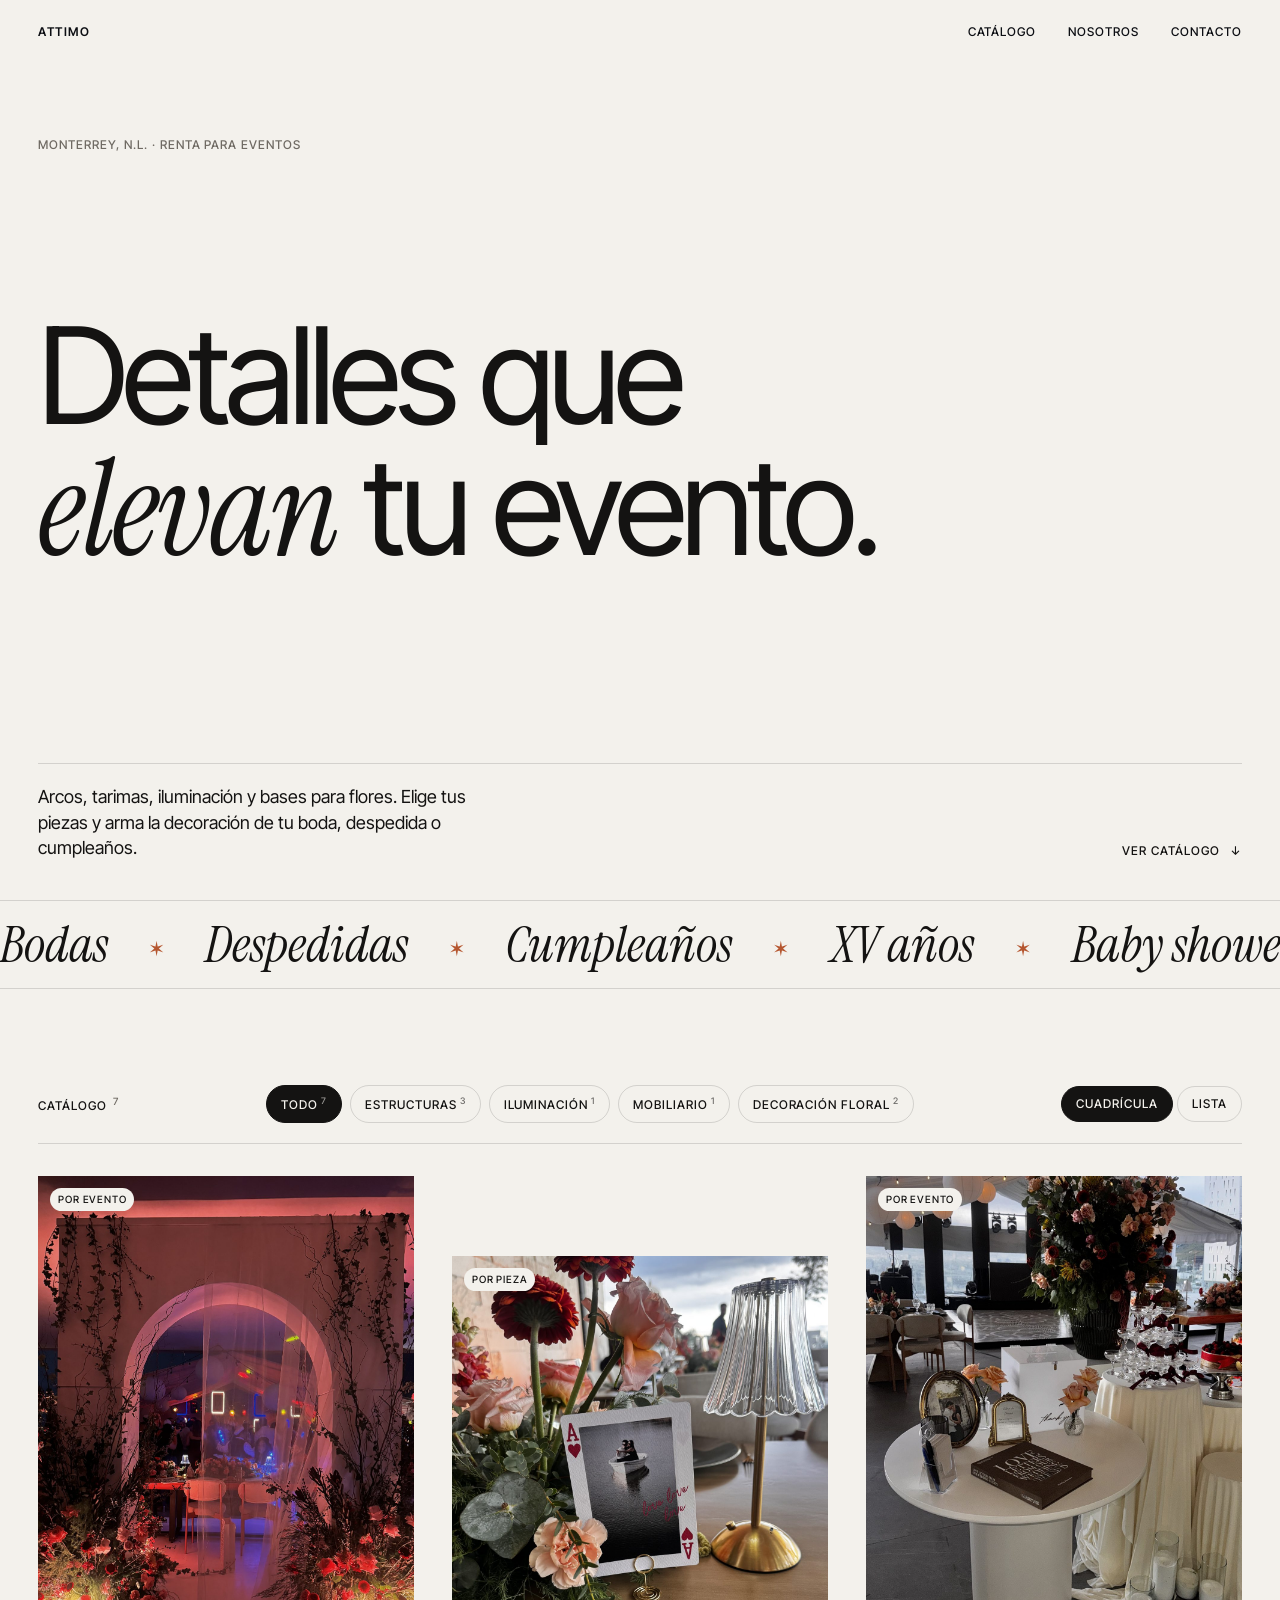
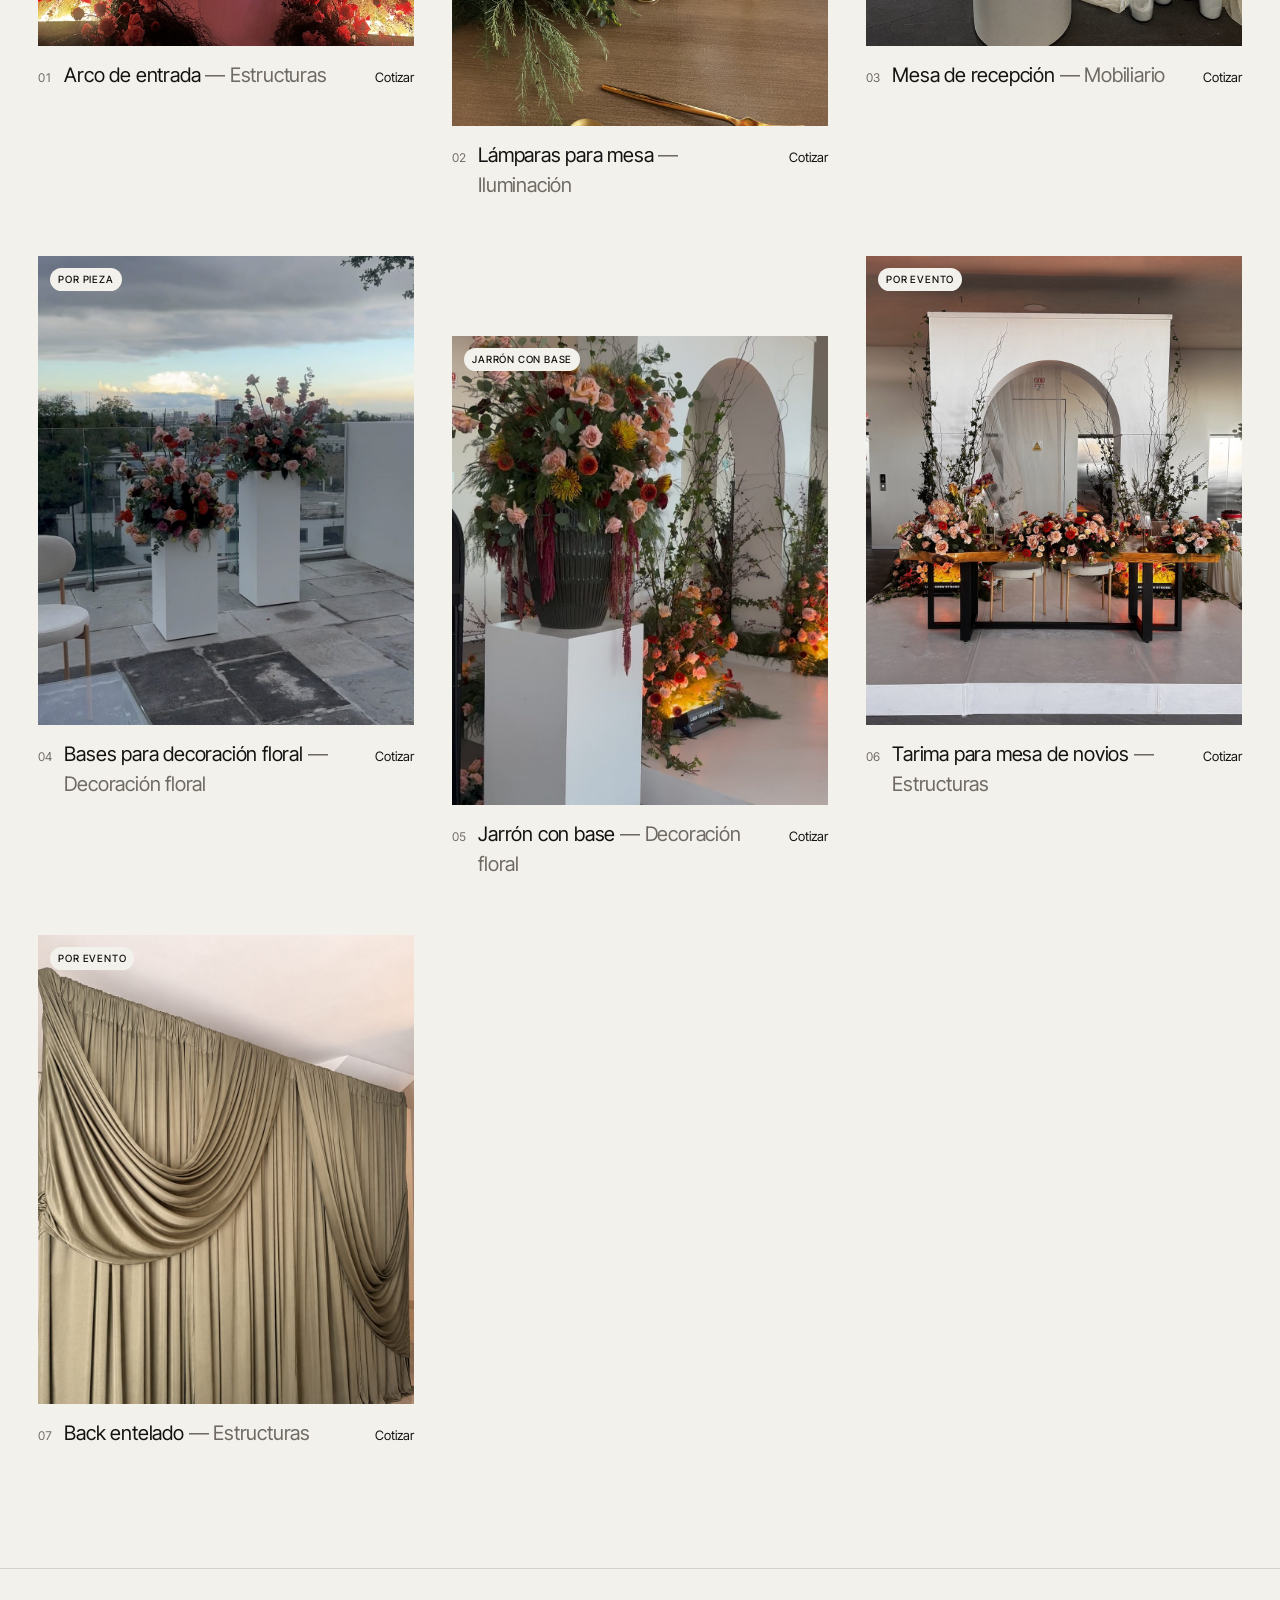
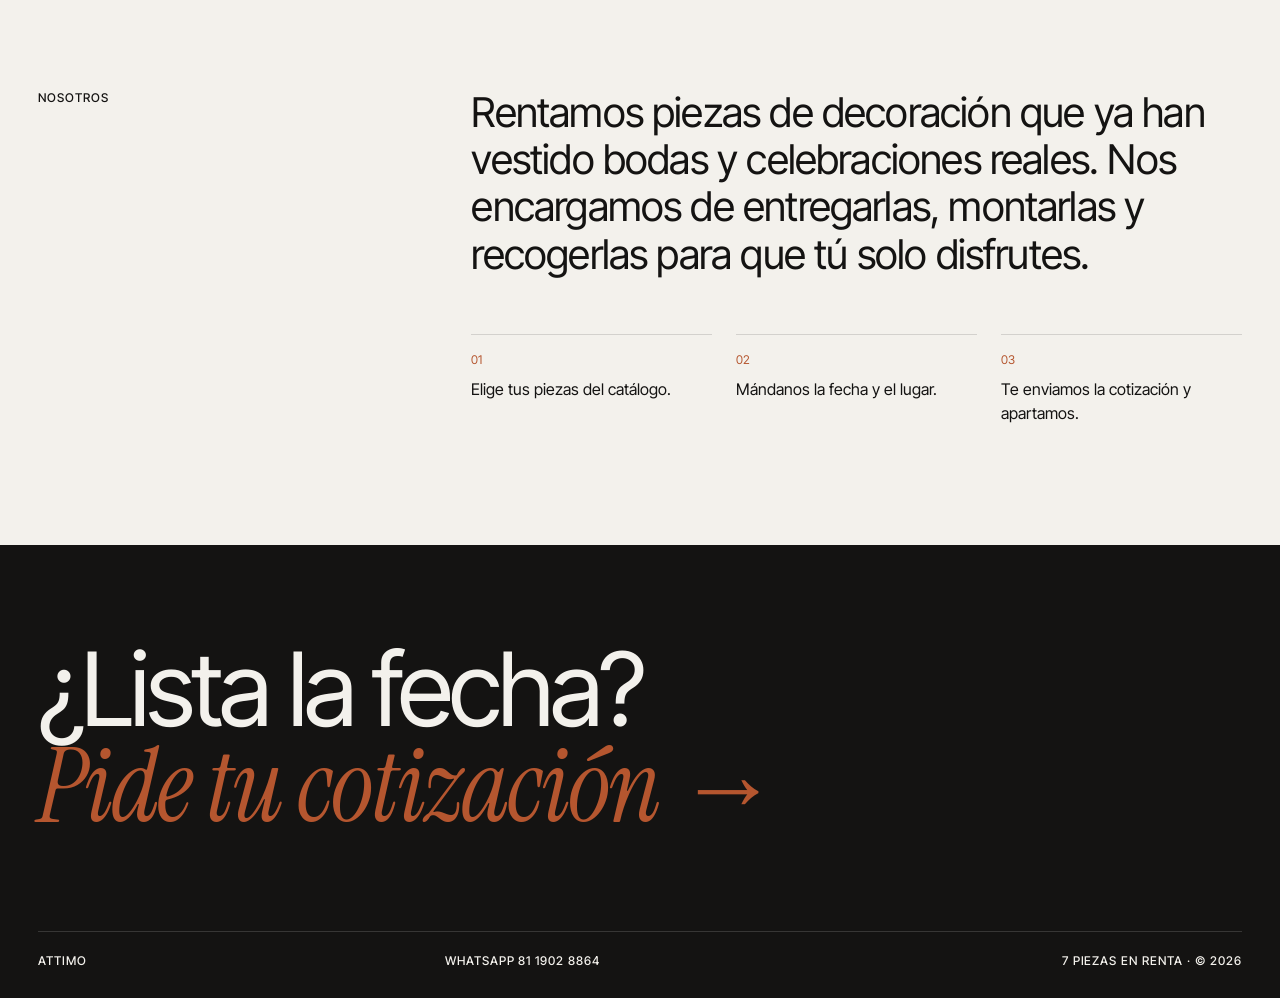
==== commit a723de24: "Título en 2 renglones: Detalles que / elevan tu evento Co-Authored-By: Claude Opus 5.5 <noreply@anth" ====
--- a/index.html
+++ b/index.html
@@ -34,8 +34,7 @@
       <p class="eyebrow reveal"><span data-negocio="ciudad"></span> · Renta para eventos</p>
       <h1 class="hero-title">
         <span class="line"><span>Detalles que</span></span>
-        <span class="line"><span><em>elevan</em></span></span>
-        <span class="line"><span>tu evento.</span></span>
+        <span class="line"><span><em>elevan</em> tu evento.</span></span>
       </h1>
       <div class="hero-foot reveal">
         <p class="hero-lede">Arcos, tarimas, iluminación y bases para flores. Elige tus piezas y arma la decoración de tu boda, despedida o cumpleaños.</p>
